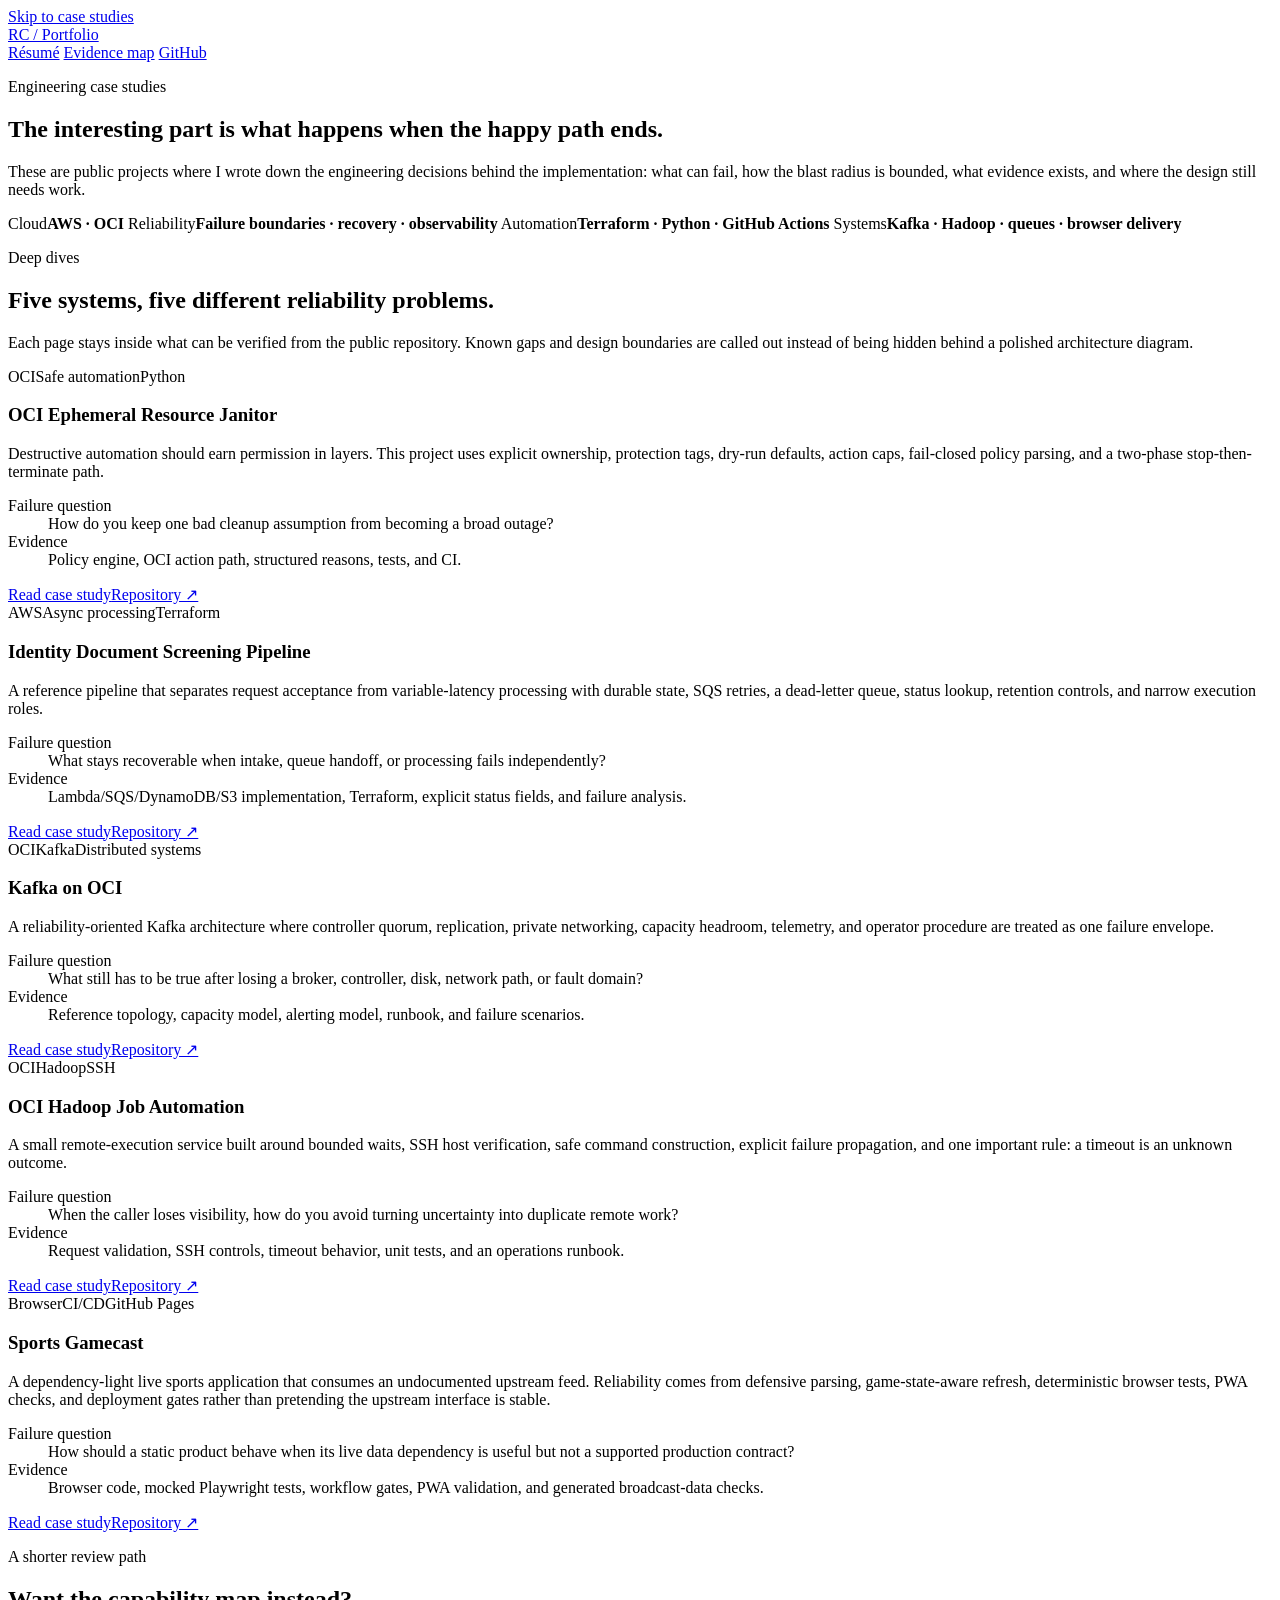
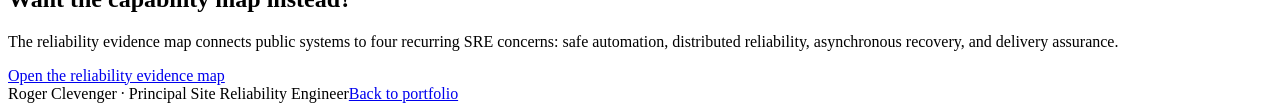
==== case-studies/index.html @ 4f93d38e "feat: add engineering case study index" ====
<!doctype html>
<html lang="en">
<head>
<meta charset="utf-8">
<meta name="viewport" content="width=device-width,initial-scale=1">
<title>Engineering Case Studies — Roger Clevenger</title>
<meta name="description" content="Public engineering case studies from Principal Site Reliability Engineer Roger Clevenger covering cloud automation, asynchronous AWS systems, Kafka reliability, Hadoop operations, and browser delivery.">
<meta name="robots" content="index,follow">
<meta name="theme-color" content="#071018">
<meta property="og:title" content="Engineering Case Studies — Roger Clevenger">
<meta property="og:description" content="Five public reliability case studies grounded in inspectable repositories and explicit engineering tradeoffs.">
<meta property="og:type" content="website">
<meta property="og:url" content="https://rclevenger-hm.github.io/portfolio/case-studies/">
<link rel="canonical" href="https://rclevenger-hm.github.io/portfolio/case-studies/">
<link rel="stylesheet" href="index.css">
<script type="application/ld+json">
{
  "@context":"https://schema.org",
  "@type":"CollectionPage",
  "name":"Roger Clevenger Engineering Case Studies",
  "url":"https://rclevenger-hm.github.io/portfolio/case-studies/",
  "author":{"@type":"Person","name":"Roger Clevenger","jobTitle":"Principal Site Reliability Engineer"},
  "hasPart":[
    {"@type":"TechArticle","name":"OCI Ephemeral Resource Janitor","url":"https://rclevenger-hm.github.io/portfolio/case-studies/oci-ephemeral-resource-janitor/"},
    {"@type":"TechArticle","name":"AWS Async Intake","url":"https://rclevenger-hm.github.io/portfolio/projects/aws-async-intake/"},
    {"@type":"TechArticle","name":"Kafka on OCI","url":"https://rclevenger-hm.github.io/portfolio/projects/kafka-oci/"},
    {"@type":"TechArticle","name":"OCI Hadoop Job Automation","url":"https://rclevenger-hm.github.io/portfolio/case-studies/oci-hadoop-job-automation/"},
    {"@type":"TechArticle","name":"Sports Gamecast","url":"https://rclevenger-hm.github.io/portfolio/case-studies/sports-gamecast/"}
  ]
}
</script>
</head>
<body>
<a class="skip" href="#main">Skip to case studies</a>
<header class="site-nav">
  <a class="brand" href="../">RC / Portfolio</a>
  <nav aria-label="Case study navigation">
    <a href="../resume/">Résumé</a>
    <a href="../resume/evidence.html">Evidence map</a>
    <a href="https://github.com/rclevenger-hm">GitHub</a>
  </nav>
</header>
<main id="main">
<section class="hero">
  <div class="wrap hero-grid">
    <div>
      <p class="eyebrow">Engineering case studies</p>
      <h1>The interesting part is what happens when the happy path ends.</h1>
      <p class="lede">These are public projects where I wrote down the engineering decisions behind the implementation: what can fail, how the blast radius is bounded, what evidence exists, and where the design still needs work.</p>
    </div>
    <aside class="brief" aria-label="Case study themes">
      <span>Cloud</span><strong>AWS · OCI</strong>
      <span>Reliability</span><strong>Failure boundaries · recovery · observability</strong>
      <span>Automation</span><strong>Terraform · Python · GitHub Actions</strong>
      <span>Systems</span><strong>Kafka · Hadoop · queues · browser delivery</strong>
    </aside>
  </div>
</section>

<section class="section paper">
  <div class="wrap">
    <header class="section-head">
      <div><p class="eyebrow dark">Deep dives</p><h2>Five systems, five different reliability problems.</h2></div>
      <p>Each page stays inside what can be verified from the public repository. Known gaps and design boundaries are called out instead of being hidden behind a polished architecture diagram.</p>
    </header>

    <div class="study-grid">
      <article class="study-card">
        <div class="study-meta"><span>OCI</span><span>Safe automation</span><span>Python</span></div>
        <h3>OCI Ephemeral Resource Janitor</h3>
        <p>Destructive automation should earn permission in layers. This project uses explicit ownership, protection tags, dry-run defaults, action caps, fail-closed policy parsing, and a two-phase stop-then-terminate path.</p>
        <dl><div><dt>Failure question</dt><dd>How do you keep one bad cleanup assumption from becoming a broad outage?</dd></div><div><dt>Evidence</dt><dd>Policy engine, OCI action path, structured reasons, tests, and CI.</dd></div></dl>
        <div class="study-actions"><a href="oci-ephemeral-resource-janitor/">Read case study</a><a href="https://github.com/rclevenger-hm/oci-ephemeral-resource-janitor">Repository ↗</a></div>
      </article>

      <article class="study-card">
        <div class="study-meta"><span>AWS</span><span>Async processing</span><span>Terraform</span></div>
        <h3>Identity Document Screening Pipeline</h3>
        <p>A reference pipeline that separates request acceptance from variable-latency processing with durable state, SQS retries, a dead-letter queue, status lookup, retention controls, and narrow execution roles.</p>
        <dl><div><dt>Failure question</dt><dd>What stays recoverable when intake, queue handoff, or processing fails independently?</dd></div><div><dt>Evidence</dt><dd>Lambda/SQS/DynamoDB/S3 implementation, Terraform, explicit status fields, and failure analysis.</dd></div></dl>
        <div class="study-actions"><a href="../projects/aws-async-intake/">Read case study</a><a href="https://github.com/rclevenger-hm/driver_license_authenticity_lambda">Repository ↗</a></div>
      </article>

      <article class="study-card">
        <div class="study-meta"><span>OCI</span><span>Kafka</span><span>Distributed systems</span></div>
        <h3>Kafka on OCI</h3>
        <p>A reliability-oriented Kafka architecture where controller quorum, replication, private networking, capacity headroom, telemetry, and operator procedure are treated as one failure envelope.</p>
        <dl><div><dt>Failure question</dt><dd>What still has to be true after losing a broker, controller, disk, network path, or fault domain?</dd></div><div><dt>Evidence</dt><dd>Reference topology, capacity model, alerting model, runbook, and failure scenarios.</dd></div></dl>
        <div class="study-actions"><a href="../projects/kafka-oci/">Read case study</a><a href="https://github.com/rclevenger-hm/kafka-oci-deployment">Repository ↗</a></div>
      </article>

      <article class="study-card">
        <div class="study-meta"><span>OCI</span><span>Hadoop</span><span>SSH</span></div>
        <h3>OCI Hadoop Job Automation</h3>
        <p>A small remote-execution service built around bounded waits, SSH host verification, safe command construction, explicit failure propagation, and one important rule: a timeout is an unknown outcome.</p>
        <dl><div><dt>Failure question</dt><dd>When the caller loses visibility, how do you avoid turning uncertainty into duplicate remote work?</dd></div><div><dt>Evidence</dt><dd>Request validation, SSH controls, timeout behavior, unit tests, and an operations runbook.</dd></div></dl>
        <div class="study-actions"><a href="oci-hadoop-job-automation/">Read case study</a><a href="https://github.com/rclevenger-hm/oci-hadoop-job-automation">Repository ↗</a></div>
      </article>

      <article class="study-card wide">
        <div class="study-meta"><span>Browser</span><span>CI/CD</span><span>GitHub Pages</span></div>
        <h3>Sports Gamecast</h3>
        <p>A dependency-light live sports application that consumes an undocumented upstream feed. Reliability comes from defensive parsing, game-state-aware refresh, deterministic browser tests, PWA checks, and deployment gates rather than pretending the upstream interface is stable.</p>
        <dl><div><dt>Failure question</dt><dd>How should a static product behave when its live data dependency is useful but not a supported production contract?</dd></div><div><dt>Evidence</dt><dd>Browser code, mocked Playwright tests, workflow gates, PWA validation, and generated broadcast-data checks.</dd></div></dl>
        <div class="study-actions"><a href="sports-gamecast/">Read case study</a><a href="https://github.com/rclevenger-hm/sports-gamecast">Repository ↗</a></div>
      </article>
    </div>
  </div>
</section>

<section class="section soft">
  <div class="wrap evidence-strip">
    <div><p class="eyebrow dark">A shorter review path</p><h2>Want the capability map instead?</h2></div>
    <div><p>The reliability evidence map connects public systems to four recurring SRE concerns: safe automation, distributed reliability, asynchronous recovery, and delivery assurance.</p><a class="button" href="../resume/evidence.html">Open the reliability evidence map</a></div>
  </div>
</section>
</main>
<footer><div class="wrap"><span>Roger Clevenger · Principal Site Reliability Engineer</span><a href="../">Back to portfolio</a></div></footer>
</body>
</html>
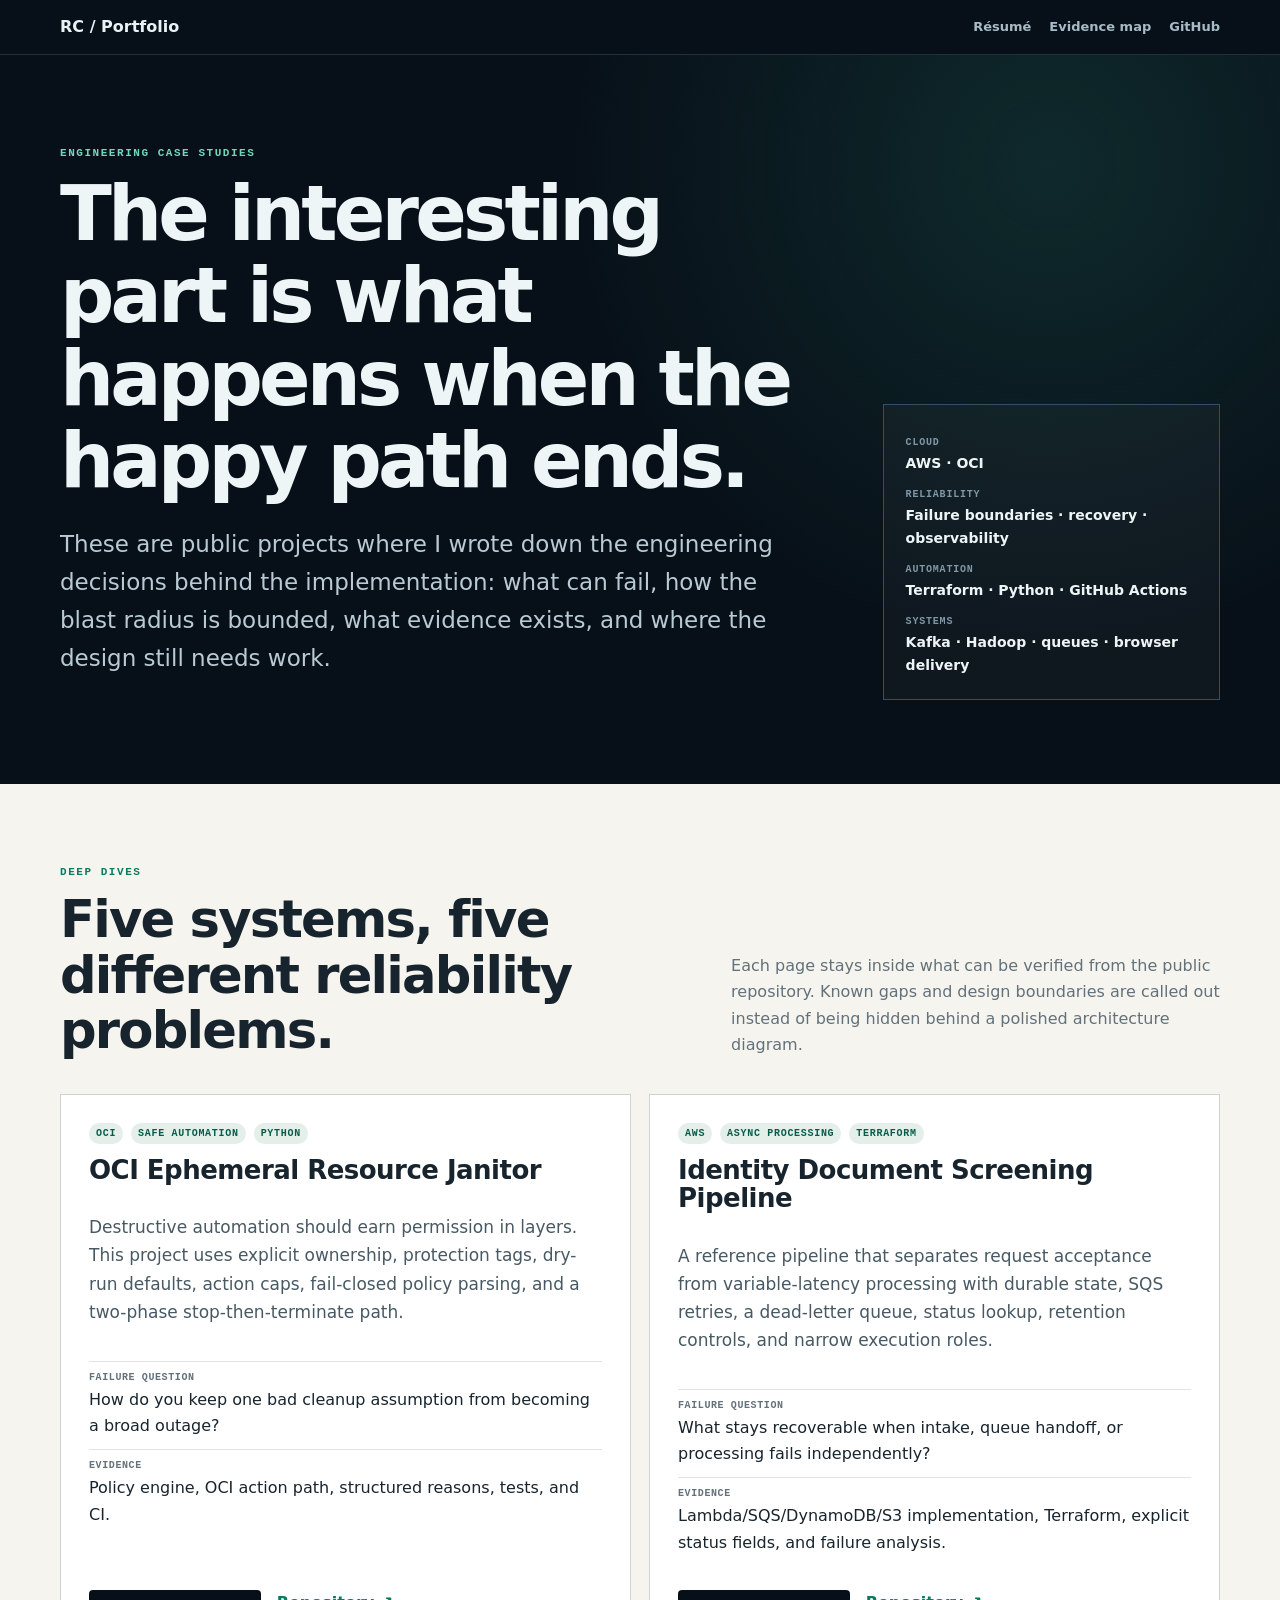
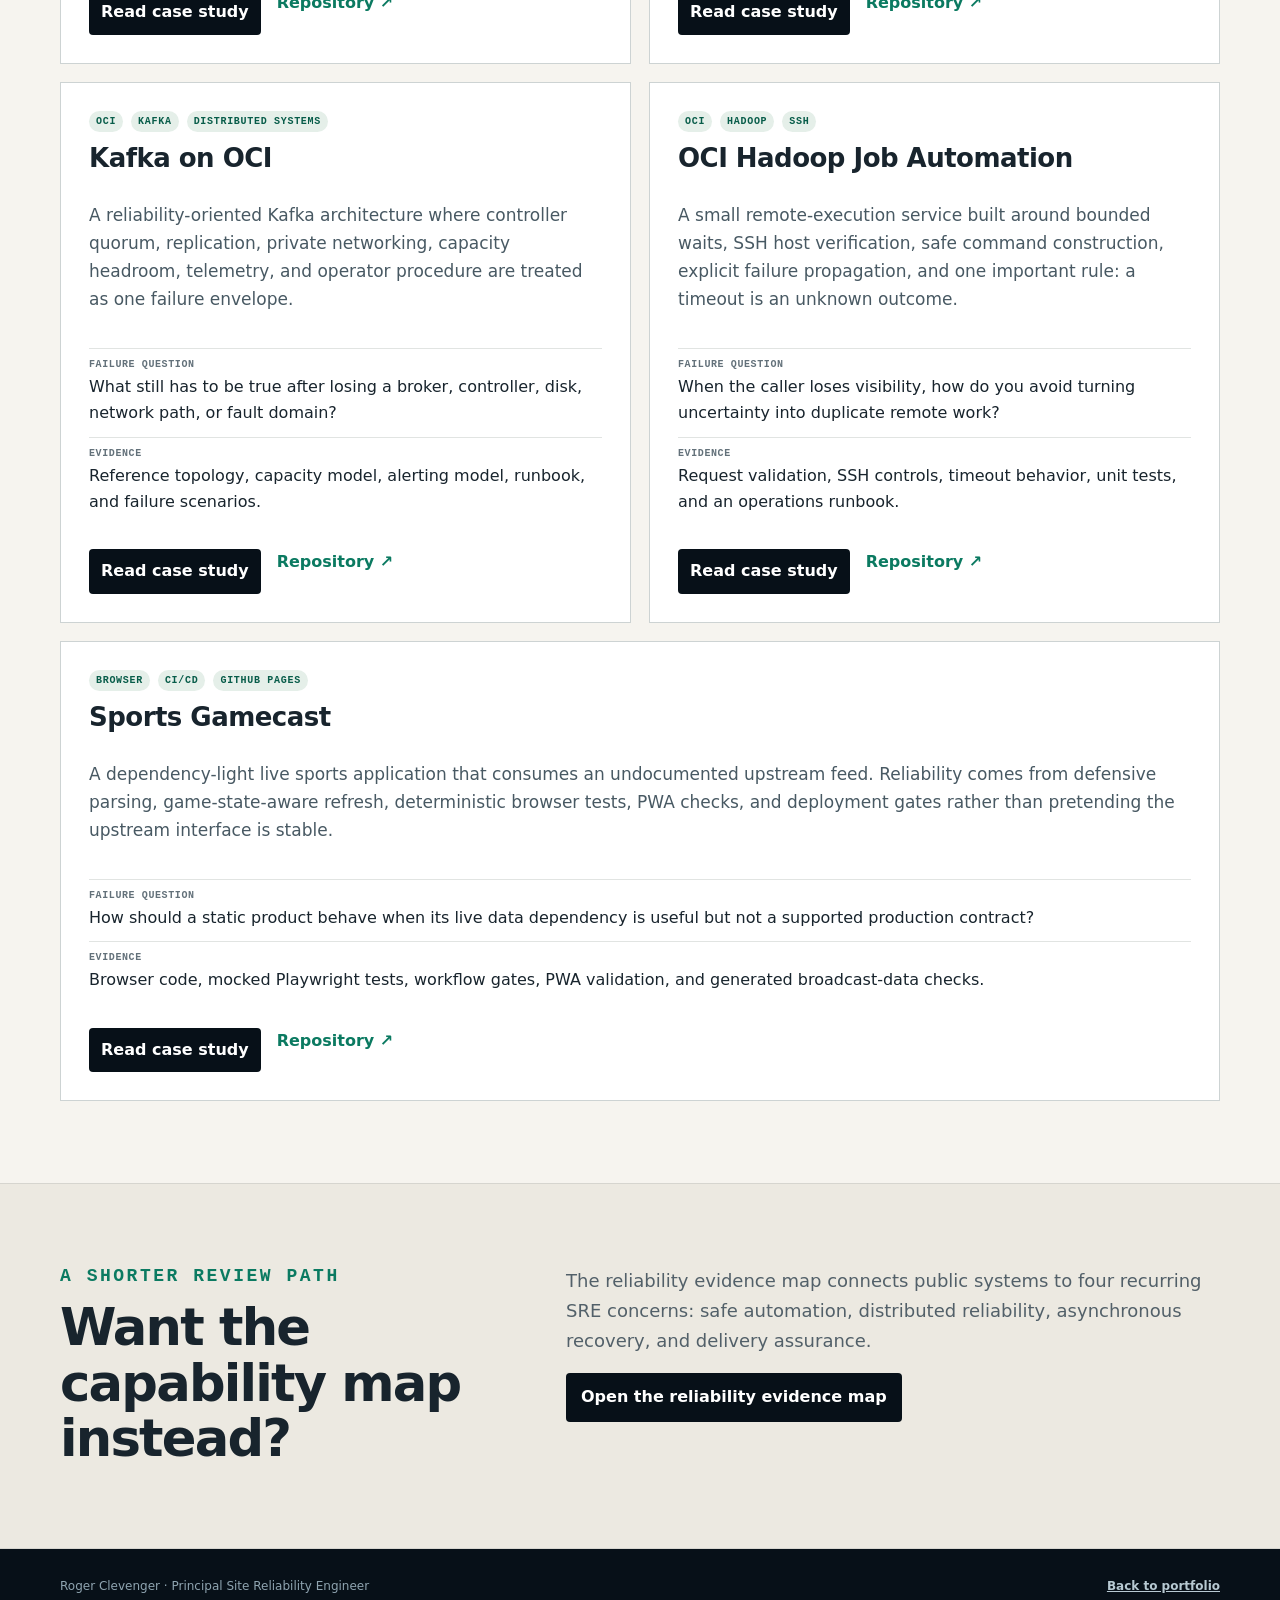
==== commit 541a2387: "fix: tighten case study search description" ====
--- a/case-studies/index.html
+++ b/case-studies/index.html
@@ -4,7 +4,7 @@
 <meta charset="utf-8">
 <meta name="viewport" content="width=device-width,initial-scale=1">
 <title>Engineering Case Studies — Roger Clevenger</title>
-<meta name="description" content="Public engineering case studies from Principal Site Reliability Engineer Roger Clevenger covering cloud automation, asynchronous AWS systems, Kafka reliability, Hadoop operations, and browser delivery.">
+<meta name="description" content="Engineering case studies from Principal SRE Roger Clevenger covering AWS async systems, OCI automation, Kafka reliability, Hadoop operations, and browser delivery.">
 <meta name="robots" content="index,follow">
 <meta name="theme-color" content="#071018">
 <meta property="og:title" content="Engineering Case Studies — Roger Clevenger">
--- a/case-studies/index.css
+++ b/case-studies/index.css
@@ -0,0 +1 @@
+:root{--ink:#071018;--ink2:#0d1b27;--paper:#f6f4ef;--soft:#ece9e1;--text:#18242d;--muted:#63717a;--line:#cdd3d3;--signal:#0b7a61;--blue:#246c8a;--max:1160px;color-scheme:light}*{box-sizing:border-box}html{scroll-behavior:smooth}body{margin:0;background:var(--paper);color:var(--text);font:16px/1.65 system-ui,-apple-system,"Segoe UI",sans-serif}.wrap{width:min(var(--max),calc(100% - 40px));margin:auto}.skip{position:absolute;left:-9999px}.skip:focus{left:16px;top:16px;background:#fff;color:#000;padding:10px 14px;z-index:100}.site-nav{display:flex;justify-content:space-between;align-items:center;padding:14px max(20px,calc((100vw - var(--max))/2));background:var(--ink);color:#e9f2f5;border-bottom:1px solid #20313d}.site-nav a{color:inherit;text-decoration:none;font-weight:750}.site-nav nav{display:flex;gap:18px}.site-nav nav a{font-size:13px;color:#a7bbc6}.hero{background:radial-gradient(circle at 82% 15%,rgba(50,157,131,.18),transparent 30rem),var(--ink);color:#eef5f7;padding:92px 0 84px}.hero-grid{display:grid;grid-template-columns:1.45fr .65fr;gap:70px;align-items:end}.eyebrow{margin:0 0 14px;color:#72d8bb;font:700 11px ui-monospace,monospace;text-transform:uppercase;letter-spacing:.14em}.eyebrow.dark{color:var(--signal)}h1,h2,h3{line-height:1.08}h1{font-size:clamp(44px,6vw,76px);letter-spacing:-.05em;margin:0 0 24px;max-width:900px}h2{font-size:clamp(32px,4vw,52px);letter-spacing:-.035em;margin:0}h3{font-size:26px;letter-spacing:-.02em;margin:12px 0}.lede{font-size:clamp(18px,2vw,23px);color:#b9cad3;max-width:820px}.brief{border:1px solid #315064;background:rgba(255,255,255,.03);padding:22px;display:grid;gap:4px}.brief span{font:700 10px ui-monospace,monospace;text-transform:uppercase;letter-spacing:.08em;color:#7f98a6;margin-top:10px}.brief strong{font-size:14px}.section{padding:82px 0}.paper{background:var(--paper)}.soft{background:var(--soft);border-top:1px solid #d6d5cf;border-bottom:1px solid #d6d5cf}.section-head{display:grid;grid-template-columns:1fr .8fr;gap:60px;align-items:end;margin-bottom:36px}.section-head>p{margin:0;color:var(--muted)}.study-grid{display:grid;grid-template-columns:repeat(2,1fr);gap:18px}.study-card{background:#fff;border:1px solid var(--line);padding:28px;display:flex;flex-direction:column;min-height:420px}.study-card.wide{grid-column:1/-1}.study-card>p{color:#485963;font-size:17px}.study-meta{display:flex;gap:8px;flex-wrap:wrap}.study-meta span{font:700 10px ui-monospace,monospace;text-transform:uppercase;letter-spacing:.07em;color:#075c49;background:#e5efe9;padding:5px 7px;border-radius:999px}.study-card dl{margin:18px 0 24px}.study-card dl div{padding:10px 0;border-top:1px solid #e1e4e2}.study-card dt{font:700 10px ui-monospace,monospace;text-transform:uppercase;letter-spacing:.06em;color:var(--muted)}.study-card dd{margin:4px 0 0}.study-actions{margin-top:auto;display:flex;gap:16px;flex-wrap:wrap}.study-actions a{font-weight:800;color:var(--signal);text-decoration:none}.study-actions a:first-child{color:#fff;background:var(--ink);padding:9px 12px;border-radius:4px}.evidence-strip{display:grid;grid-template-columns:.8fr 1.2fr;gap:70px;align-items:start}.evidence-strip p{font-size:18px;color:#526069;margin-top:0}.button{display:inline-block;background:var(--ink);color:#fff;text-decoration:none;padding:11px 15px;border-radius:4px;font-weight:750}.site-nav a:focus-visible,.study-actions a:focus-visible,.button:focus-visible,footer a:focus-visible{outline:3px solid #7aaee0;outline-offset:3px}footer{background:var(--ink);color:#8fa4b0;padding:28px 0;font-size:12px}footer .wrap{display:flex;justify-content:space-between;gap:20px}footer a{color:#b7c9d2;font-weight:700}@media(max-width:850px){.hero-grid,.section-head,.evidence-strip{grid-template-columns:1fr;gap:36px}.study-grid{grid-template-columns:1fr}.study-card.wide{grid-column:auto}.hero{padding:64px 0}.section{padding:62px 0}}@media(max-width:620px){.site-nav{align-items:flex-start;gap:12px;flex-direction:column}.site-nav nav{gap:12px;flex-wrap:wrap}.study-card{padding:22px;min-height:0}.study-actions{align-items:flex-start;flex-direction:column}footer .wrap{flex-direction:column}}@media(prefers-reduced-motion:reduce){*{scroll-behavior:auto!important;animation:none!important;transition:none!important}}@media print{.site-nav,.study-actions,.button,.skip{display:none!important}.hero,footer{background:#fff!important;color:#111!important}.hero{padding:30px 0}.section{padding:30px 0}.lede{color:#333}.study-grid{grid-template-columns:1fr 1fr}.study-card{break-inside:avoid;min-height:0}.study-card.wide{grid-column:1/-1}.wrap{width:100%;max-width:none}}
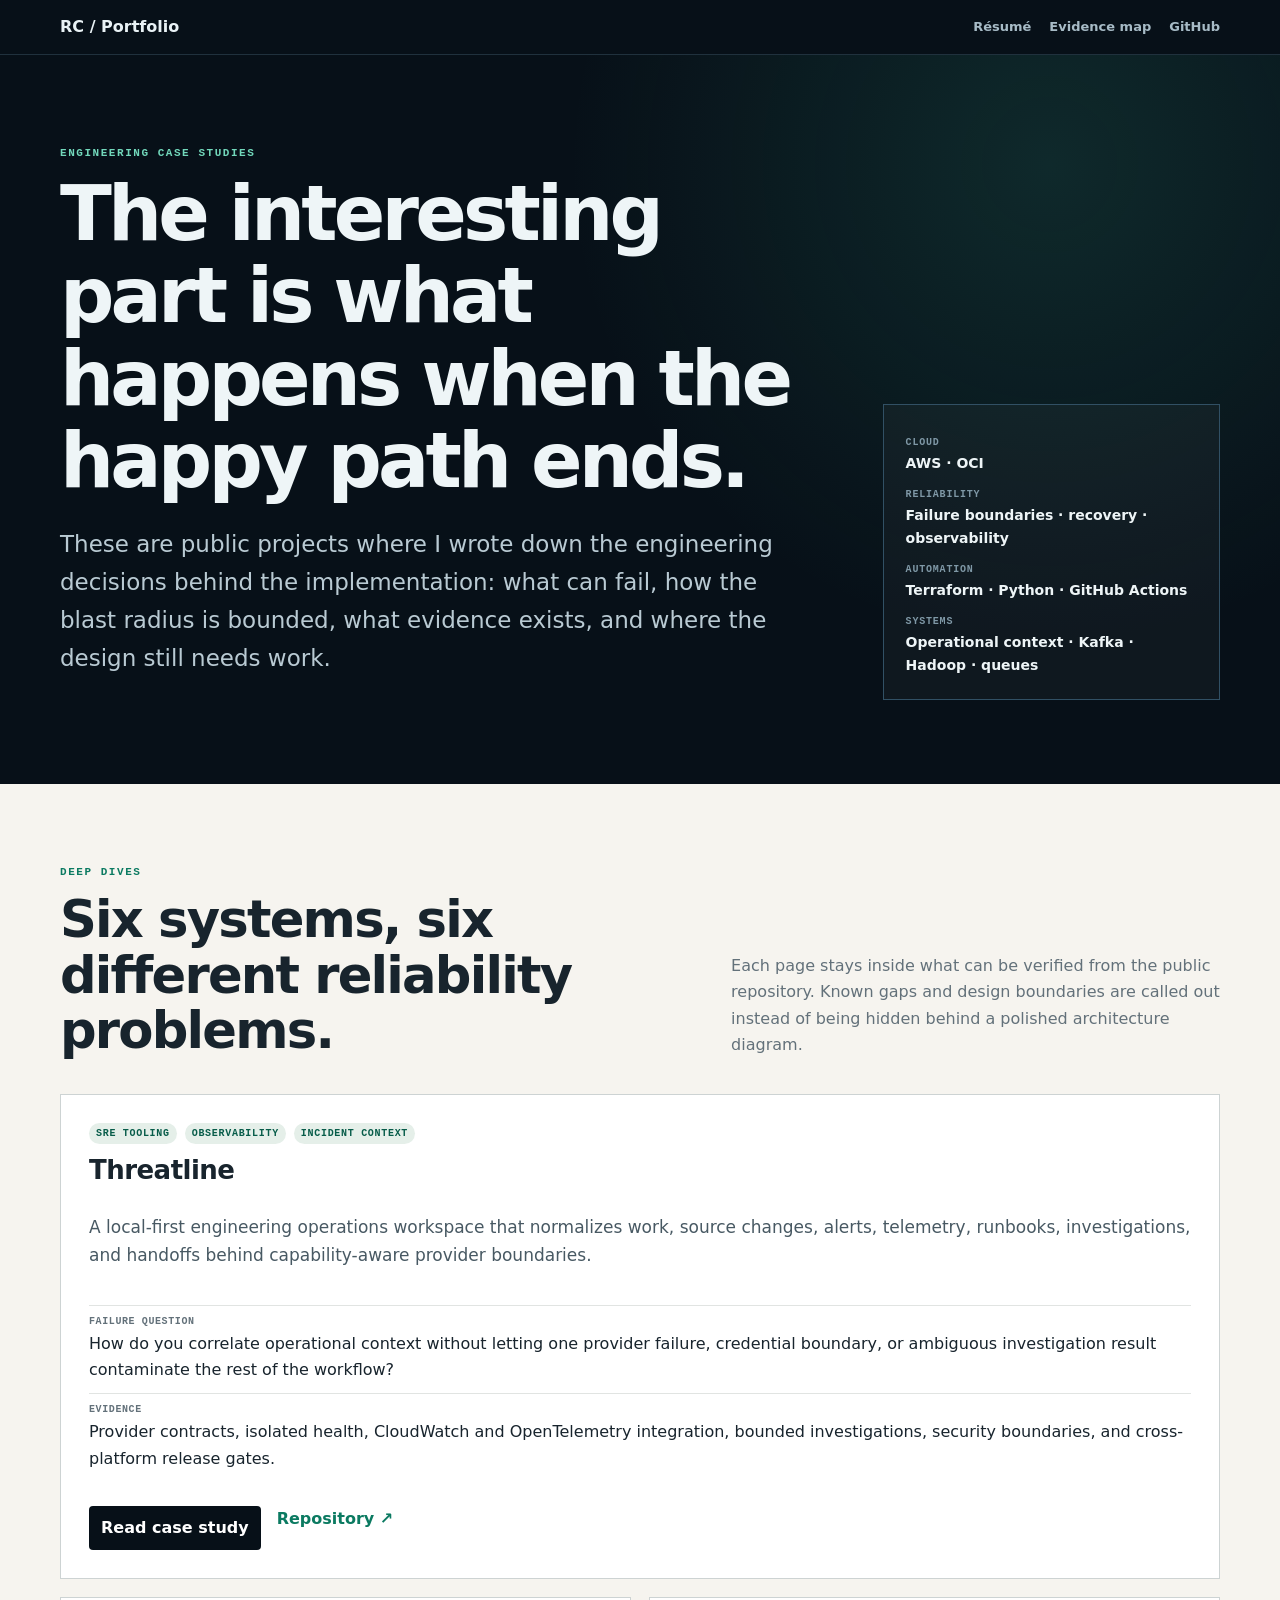
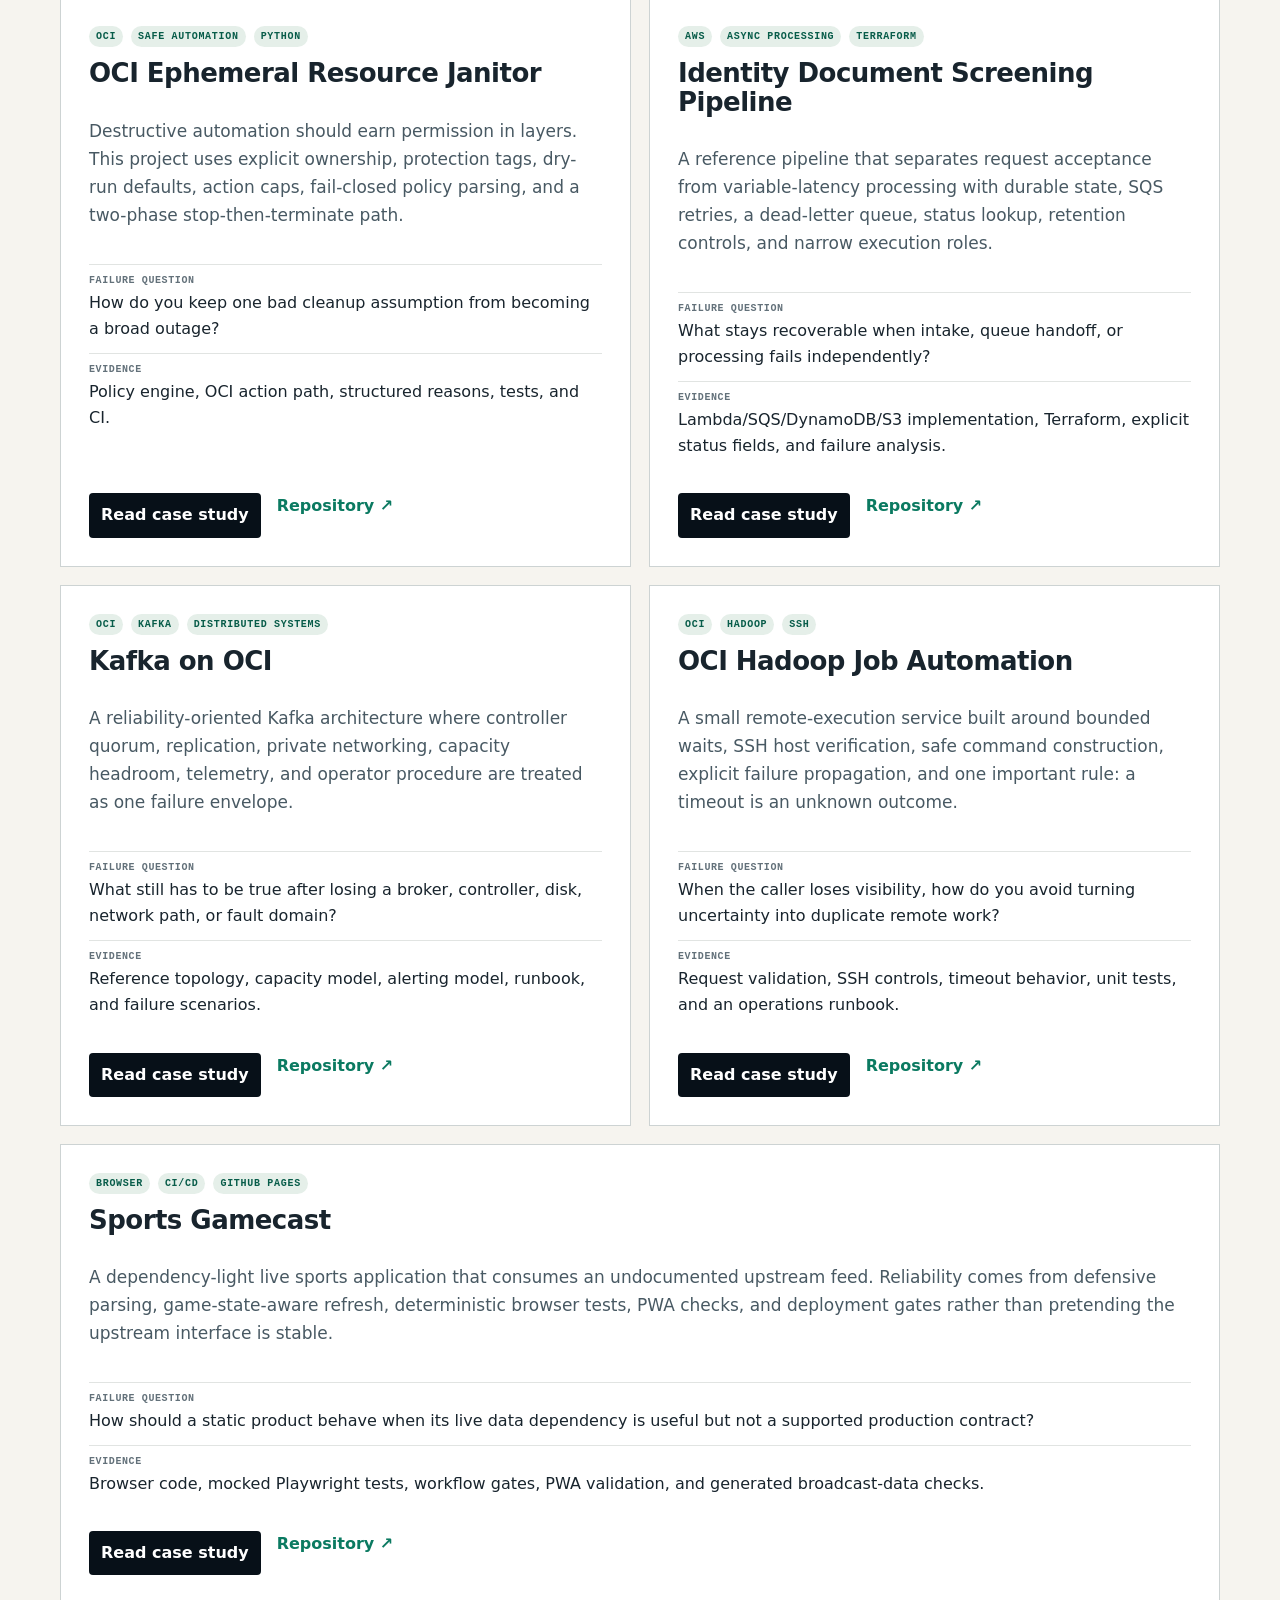
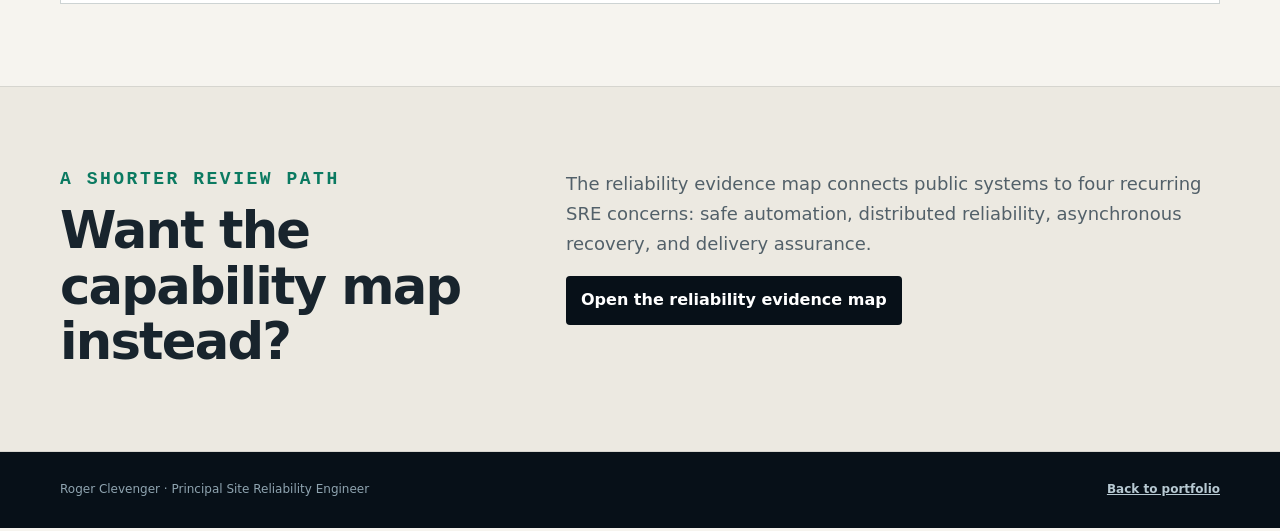
==== commit 948cb55f: "feat: surface Threatline in case study index" ====
--- a/case-studies/index.html
+++ b/case-studies/index.html
@@ -4,11 +4,11 @@
 <meta charset="utf-8">
 <meta name="viewport" content="width=device-width,initial-scale=1">
 <title>Engineering Case Studies — Roger Clevenger</title>
-<meta name="description" content="Engineering case studies from Principal SRE Roger Clevenger covering AWS async systems, OCI automation, Kafka reliability, Hadoop operations, and browser delivery.">
+<meta name="description" content="Engineering case studies from Principal SRE Roger Clevenger covering operational tooling, cloud automation, distributed systems, recovery, and delivery reliability.">
 <meta name="robots" content="index,follow">
 <meta name="theme-color" content="#071018">
 <meta property="og:title" content="Engineering Case Studies — Roger Clevenger">
-<meta property="og:description" content="Five public reliability case studies grounded in inspectable repositories and explicit engineering tradeoffs.">
+<meta property="og:description" content="Six public reliability case studies grounded in inspectable repositories and explicit engineering tradeoffs.">
 <meta property="og:type" content="website">
 <meta property="og:url" content="https://rclevenger-hm.github.io/portfolio/case-studies/">
 <link rel="canonical" href="https://rclevenger-hm.github.io/portfolio/case-studies/">
@@ -21,6 +21,7 @@
   "url":"https://rclevenger-hm.github.io/portfolio/case-studies/",
   "author":{"@type":"Person","name":"Roger Clevenger","jobTitle":"Principal Site Reliability Engineer"},
   "hasPart":[
+    {"@type":"TechArticle","name":"Threatline","url":"https://rclevenger-hm.github.io/portfolio/case-studies/threatline/"},
     {"@type":"TechArticle","name":"OCI Ephemeral Resource Janitor","url":"https://rclevenger-hm.github.io/portfolio/case-studies/oci-ephemeral-resource-janitor/"},
     {"@type":"TechArticle","name":"AWS Async Intake","url":"https://rclevenger-hm.github.io/portfolio/projects/aws-async-intake/"},
     {"@type":"TechArticle","name":"Kafka on OCI","url":"https://rclevenger-hm.github.io/portfolio/projects/kafka-oci/"},
@@ -52,7 +53,7 @@
       <span>Cloud</span><strong>AWS · OCI</strong>
       <span>Reliability</span><strong>Failure boundaries · recovery · observability</strong>
       <span>Automation</span><strong>Terraform · Python · GitHub Actions</strong>
-      <span>Systems</span><strong>Kafka · Hadoop · queues · browser delivery</strong>
+      <span>Systems</span><strong>Operational context · Kafka · Hadoop · queues</strong>
     </aside>
   </div>
 </section>
@@ -60,11 +61,19 @@
 <section class="section paper">
   <div class="wrap">
     <header class="section-head">
-      <div><p class="eyebrow dark">Deep dives</p><h2>Five systems, five different reliability problems.</h2></div>
+      <div><p class="eyebrow dark">Deep dives</p><h2>Six systems, six different reliability problems.</h2></div>
       <p>Each page stays inside what can be verified from the public repository. Known gaps and design boundaries are called out instead of being hidden behind a polished architecture diagram.</p>
     </header>
 
     <div class="study-grid">
+      <article class="study-card wide">
+        <div class="study-meta"><span>SRE tooling</span><span>Observability</span><span>Incident context</span></div>
+        <h3>Threatline</h3>
+        <p>A local-first engineering operations workspace that normalizes work, source changes, alerts, telemetry, runbooks, investigations, and handoffs behind capability-aware provider boundaries.</p>
+        <dl><div><dt>Failure question</dt><dd>How do you correlate operational context without letting one provider failure, credential boundary, or ambiguous investigation result contaminate the rest of the workflow?</dd></div><div><dt>Evidence</dt><dd>Provider contracts, isolated health, CloudWatch and OpenTelemetry integration, bounded investigations, security boundaries, and cross-platform release gates.</dd></div></dl>
+        <div class="study-actions"><a href="threatline/">Read case study</a><a href="https://github.com/rclevenger-hm/threatline">Repository ↗</a></div>
+      </article>
+
       <article class="study-card">
         <div class="study-meta"><span>OCI</span><span>Safe automation</span><span>Python</span></div>
         <h3>OCI Ephemeral Resource Janitor</h3>
